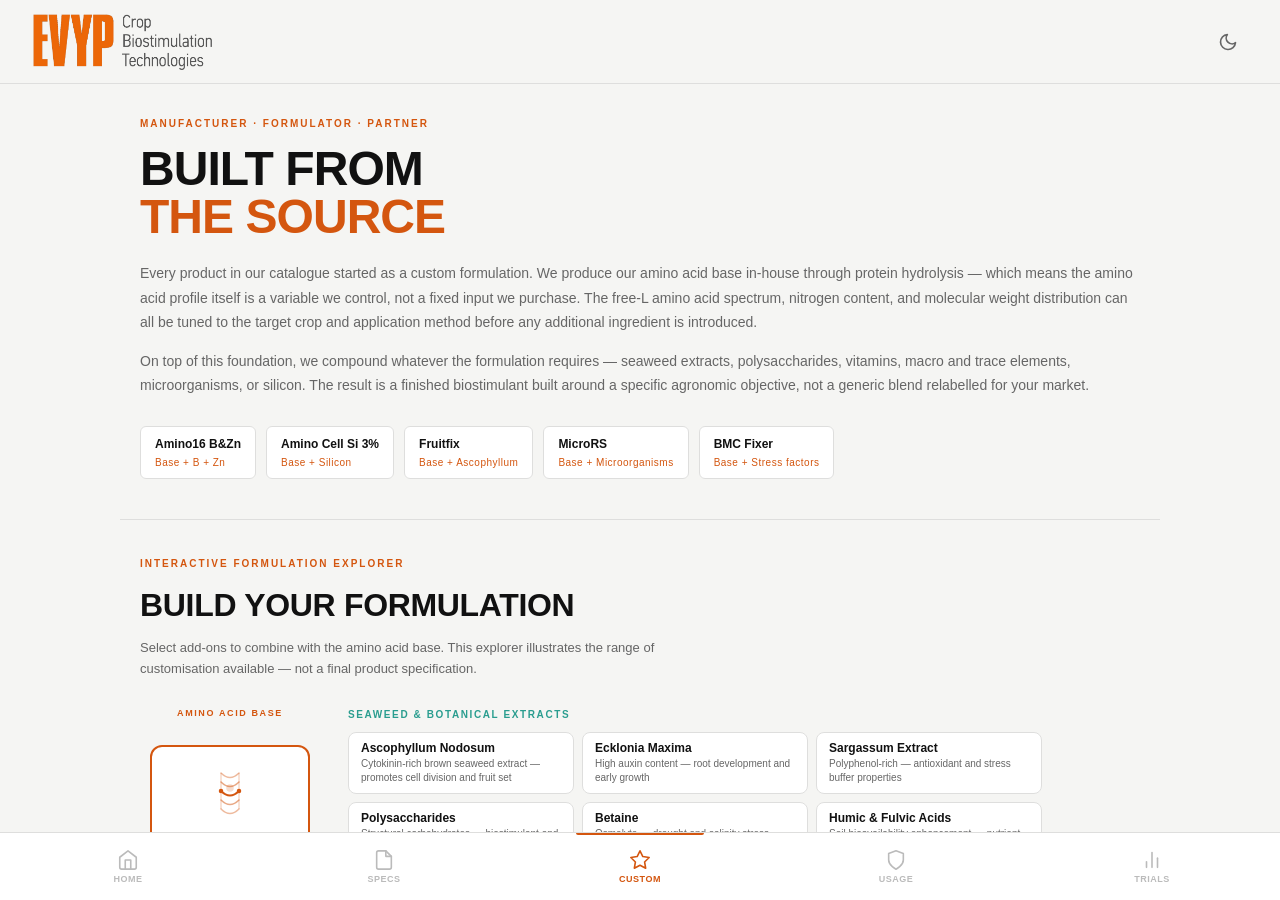
==== custom.html @ 501806a5 "Add files via upload" ====
<!DOCTYPE html>
<html lang="en" data-theme="dark">
<head>
  <meta charset="UTF-8"/>
  <meta name="viewport" content="width=device-width,initial-scale=1,viewport-fit=cover"/>
  <title>Custom Products — EVYP-CBT</title>
  <link rel="stylesheet" href="css/style.css"/>
  <link rel="stylesheet" href="css/custom.css"/>
</head>
<body>
<header class="topbar">
  <div class="topbar-brand">
    <img src="icons/logo-white.png" alt="EVYP CBT" class="topbar-logo logo-dark"/>
    <img src="icons/logo-color.png" alt="EVYP CBT" class="topbar-logo logo-light"/>
  </div>
  <button class="theme-toggle" id="themeToggle" aria-label="Toggle theme">
    <svg class="icon-sun" viewBox="0 0 24 24" fill="none" stroke="currentColor" stroke-width="2" stroke-linecap="round" stroke-linejoin="round"><circle cx="12" cy="12" r="5"/><line x1="12" y1="1" x2="12" y2="3"/><line x1="12" y1="21" x2="12" y2="23"/><line x1="4.22" y1="4.22" x2="5.64" y2="5.64"/><line x1="18.36" y1="18.36" x2="19.78" y2="19.78"/><line x1="1" y1="12" x2="3" y2="12"/><line x1="21" y1="12" x2="23" y2="12"/><line x1="4.22" y1="19.78" x2="5.64" y2="18.36"/><line x1="18.36" y1="5.64" x2="19.78" y2="4.22"/></svg>
    <svg class="icon-moon" viewBox="0 0 24 24" fill="none" stroke="currentColor" stroke-width="2" stroke-linecap="round" stroke-linejoin="round"><path d="M21 12.79A9 9 0 1 1 11.21 3 7 7 0 0 0 21 12.79z"/></svg>
  </button>
</header>

<main class="custom-main">

  <!-- ① THE STORY -->
  <section class="story-section">
    <div class="story-eyebrow">Manufacturer · Formulator · Partner</div>
    <h1 class="story-title">Built From<br><span class="accent">The Source</span></h1>
    <div class="story-body">
      <p>Every product in our catalogue started as a custom formulation. We produce our amino acid base in-house through protein hydrolysis — which means the amino acid profile itself is a variable we control, not a fixed input we purchase. The free-L amino acid spectrum, nitrogen content, and molecular weight distribution can all be tuned to the target crop and application method before any additional ingredient is introduced.</p>
      <p>On top of this foundation, we compound whatever the formulation requires — seaweed extracts, polysaccharides, vitamins, macro and trace elements, microorganisms, or silicon. The result is a finished biostimulant built around a specific agronomic objective, not a generic blend relabelled for your market.</p>
    </div>
    <div class="story-proofs">
      <div class="proof-chip">Amino16 B&Zn<span>Base + B + Zn</span></div>
      <div class="proof-chip">Amino Cell Si 3%<span>Base + Silicon</span></div>
      <div class="proof-chip">Fruitfix<span>Base + Ascophyllum</span></div>
      <div class="proof-chip">MicroRS<span>Base + Microorganisms</span></div>
      <div class="proof-chip">BMC Fixer<span>Base + Stress factors</span></div>
    </div>
  </section>

  <!-- ② THE BUILDER -->
  <section class="builder-section">
    <div class="builder-eyebrow">Interactive Formulation Explorer</div>
    <h2 class="builder-title">Build Your Formulation</h2>
    <p class="builder-intro">Select add-ons to combine with the amino acid base. This explorer illustrates the range of customisation available — not a final product specification.</p>

    <div class="builder-layout">

      <!-- BASE -->
      <div class="base-panel">
        <div class="base-label">AMINO ACID BASE</div>
        <div class="base-card">
          <div class="base-icon">
            <svg viewBox="0 0 64 64" fill="none" xmlns="http://www.w3.org/2000/svg">
              <!-- DNA helix stylised -->
              <path d="M20 8 C28 16 36 16 44 8" stroke="currentColor" stroke-width="2" stroke-linecap="round" fill="none" opacity="0.4"/>
              <path d="M20 20 C28 28 36 28 44 20" stroke="currentColor" stroke-width="2" stroke-linecap="round" fill="none" opacity="0.5"/>
              <path d="M20 32 C28 40 36 40 44 32" stroke="currentColor" stroke-width="2.5" stroke-linecap="round" fill="none"/>
              <path d="M20 44 C28 52 36 52 44 44" stroke="currentColor" stroke-width="2" stroke-linecap="round" fill="none" opacity="0.5"/>
              <path d="M20 56 C28 64 36 64 44 56" stroke="currentColor" stroke-width="2" stroke-linecap="round" fill="none" opacity="0.4"/>
              <line x1="20" y1="8" x2="20" y2="56" stroke="currentColor" stroke-width="1.5" opacity="0.3"/>
              <line x1="44" y1="8" x2="44" y2="56" stroke="currentColor" stroke-width="1.5" opacity="0.3"/>
              <circle cx="20" cy="32" r="3" fill="currentColor"/>
              <circle cx="44" cy="32" r="3" fill="currentColor"/>
              <circle cx="32" cy="28" r="4" fill="currentColor" opacity="0.2" stroke="currentColor" stroke-width="2"/>
            </svg>
          </div>
          <div class="base-name">Protein Hydrolysate</div>
          <div class="base-desc">In-house hydrolysis<br>Tunable amino acid profile<br>Free-L amino acids</div>
          <div class="base-stats">
            <div class="bs"><span class="bs-val">18</span><span class="bs-lbl">Amino Acids</span></div>
            <div class="bs"><span class="bs-val">16%+</span><span class="bs-lbl">Total AA</span></div>
            <div class="bs"><span class="bs-val">8%+</span><span class="bs-lbl">Free-L AA</span></div>
          </div>
        </div>
        <div class="base-plus">+</div>
      </div>

      <!-- ADD-ONS -->
      <div class="addons-panel">
        <div id="addonCategories"></div>
      </div>

    </div>

    <!-- LIVE SUMMARY -->
    <div class="summary-panel" id="summaryPanel">
      <div class="summary-empty" id="summaryEmpty">
        <svg viewBox="0 0 24 24" fill="none" stroke="currentColor" stroke-width="1.5" width="28" height="28" opacity="0.4"><circle cx="12" cy="12" r="10"/><line x1="12" y1="8" x2="12" y2="12"/><line x1="12" y1="16" x2="12.01" y2="16"/></svg>
        Select add-ons above to compose your formulation
      </div>
      <div class="summary-active" id="summaryActive" style="display:none">
        <div class="summary-header">
          <div class="summary-title-row">
            <div class="summary-label">YOUR FORMULATION</div>
            <button class="summary-reset" onclick="resetBuilder()">Clear all</button>
          </div>
          <div class="summary-name" id="summaryName"></div>
        </div>
        <div class="summary-chips" id="summaryChips"></div>
        <div class="summary-note">This is an illustrative summary. Contact us to discuss specifications, concentrations, and regulatory requirements for your target market.</div>
      </div>
    </div>
  </section>

  <!-- ③ PROCESS TIMELINE -->
  <section class="process-section">
    <div class="process-eyebrow">How Custom Formulation Works</div>
    <h2 class="process-title">From Brief to Batch</h2>
    <div class="process-steps">
      <div class="process-step">
        <div class="step-num">01</div>
        <div class="step-icon">
          <svg viewBox="0 0 40 40" fill="none" stroke="currentColor" stroke-width="1.8" stroke-linecap="round" stroke-linejoin="round"><path d="M8 12h24M8 18h16M8 24h20"/><rect x="4" y="6" width="32" height="28" rx="3"/></svg>
        </div>
        <div class="step-title">Briefing</div>
        <div class="step-desc">Tell us your target crop, application window, regulatory market, and any specific agronomic objective — stress tolerance, fruit set, quality enhancement, or reduced input programmes.</div>
      </div>
      <div class="step-arrow">→</div>
      <div class="process-step">
        <div class="step-num">02</div>
        <div class="step-icon">
          <svg viewBox="0 0 40 40" fill="none" stroke="currentColor" stroke-width="1.8" stroke-linecap="round" stroke-linejoin="round"><path d="M20 6v4M20 30v4M6 20h4M30 20h4"/><circle cx="20" cy="20" r="8"/><circle cx="20" cy="20" r="3" fill="currentColor" opacity="0.3"/></svg>
        </div>
        <div class="step-title">Formulation Design</div>
        <div class="step-desc">We design the amino acid base composition and select add-ons. Where phytohormone content, micronutrient balance, or organic certification matters, we flag those constraints early.</div>
      </div>
      <div class="step-arrow">→</div>
      <div class="process-step">
        <div class="step-num">03</div>
        <div class="step-icon">
          <svg viewBox="0 0 40 40" fill="none" stroke="currentColor" stroke-width="1.8" stroke-linecap="round" stroke-linejoin="round"><path d="M14 6h12v8l4 6v14H10V20l4-6V6z"/><line x1="10" y1="26" x2="30" y2="26"/></svg>
        </div>
        <div class="step-title">Small Batch Trial</div>
        <div class="step-desc">A pilot batch is produced for field or greenhouse evaluation. We can support with trial design and share standard measurement protocols aligned with our existing trial methodology.</div>
      </div>
      <div class="step-arrow">→</div>
      <div class="process-step">
        <div class="step-num">04</div>
        <div class="step-icon">
          <svg viewBox="0 0 40 40" fill="none" stroke="currentColor" stroke-width="1.8" stroke-linecap="round" stroke-linejoin="round"><path d="M8 32l8-12 6 8 5-10 5 14"/><path d="M4 20 Q8 10 20 10 Q32 10 36 20" opacity="0.3"/></svg>
        </div>
        <div class="step-title">Scale-Up</div>
        <div class="step-desc">Once trial data confirms the formulation, we move to production scale. We handle SDS documentation, CLP labelling requirements, and can produce under private label if needed.</div>
      </div>
    </div>
    <div class="process-cta">
      <div class="cta-text">
        <div class="cta-title">Ready to discuss a formulation?</div>
        <div class="cta-sub">We typically respond to custom enquiries within 2 business days.</div>
      </div>
      <button class="cta-btn" disabled title="Inquiry form coming soon">
        Request a Formulation Brief
        <span class="cta-soon">Coming soon</span>
      </button>
    </div>
  </section>

</main>

<nav class="bottomnav">
  <button class="nav-item" onclick="location.href='index.html#home'">
    <svg class="nav-icon" viewBox="0 0 24 24" fill="none" stroke="currentColor" stroke-width="2" stroke-linecap="round" stroke-linejoin="round"><path d="M3 9l9-7 9 7v11a2 2 0 0 1-2 2H5a2 2 0 0 1-2-2z"/><polyline points="9 22 9 12 15 12 15 22"/></svg>
    <span>Home</span>
  </button>
  <button class="nav-item" onclick="location.href='specs.html'">
    <svg class="nav-icon" viewBox="0 0 24 24" fill="none" stroke="currentColor" stroke-width="2" stroke-linecap="round" stroke-linejoin="round"><path d="M14 2H6a2 2 0 0 0-2 2v16a2 2 0 0 0 2 2h12a2 2 0 0 0 2-2V8z"/><polyline points="14 2 14 8 20 8"/></svg>
    <span>Specs</span>
  </button>
  <button class="nav-item active">
    <svg class="nav-icon" viewBox="0 0 24 24" fill="none" stroke="currentColor" stroke-width="2" stroke-linecap="round" stroke-linejoin="round"><path d="M12 2l3.09 6.26L22 9.27l-5 4.87L18.18 21 12 17.77 5.82 21 7 14.14l-5-4.87 6.91-1.01L12 2z"/></svg>
    <span>Custom</span>
  </button>
  <button class="nav-item" onclick="location.href='usage.html'">
    <svg class="nav-icon" viewBox="0 0 24 24" fill="none" stroke="currentColor" stroke-width="2" stroke-linecap="round" stroke-linejoin="round"><path d="M12 22s8-4 8-10V5l-8-3-8 3v7c0 6 8 10 8 10z"/></svg>
    <span>Usage</span>
  </button>
  <button class="nav-item" onclick="location.href='trials.html'">
    <svg class="nav-icon" viewBox="0 0 24 24" fill="none" stroke="currentColor" stroke-width="2" stroke-linecap="round" stroke-linejoin="round"><line x1="18" y1="20" x2="18" y2="10"/><line x1="12" y1="20" x2="12" y2="4"/><line x1="6" y1="20" x2="6" y2="14"/></svg>
    <span>Trials</span>
  </button>
</nav>

<script src="js/custom.js"></script>
</body>
</html>
---- css/style.css ----
/* ─── DESIGN TOKENS: DARK MODE (default) ───────────────────── */
:root {
  --bg:          #0A0A0A;
  --surface:     #161616;
  --surface-2:   #1E1E1E;
  --border:      #2C2C2C;
  --orange:      #E8631A;
  --orange-dim:  #C4521400;
  --text-primary: #F0F0F0;
  --text-muted:  #8A8A8A;
  --text-faint:  #484848;
  --card-hover:  #1E1E1E;

  --font-display: 'Arial Black', 'Helvetica Neue', Arial, sans-serif;
  --font-body:    -apple-system, BlinkMacSystemFont, 'Segoe UI', Helvetica, Arial, sans-serif;

  --topbar-h:    72px;
  --bottomnav-h: 62px;
  --safe-bottom: env(safe-area-inset-bottom, 0px);
  --radius:      4px;
}

/* ─── LIGHT MODE TOKENS ─────────────────────────────────────── */
[data-theme="light"] {
  --bg:          #F5F5F3;
  --surface:     #FFFFFF;
  --surface-2:   #EFEFED;
  --border:      #DEDEDD;
  --orange:      #D4560F;
  --text-primary: #111111;
  --text-muted:  #666666;
  --text-faint:  #BBBBBB;
  --card-hover:  #F9F9F7;
}

/* ─── RESET ─────────────────────────────────────────────────── */
*, *::before, *::after { box-sizing: border-box; margin: 0; padding: 0; }

html, body {
  height: 100%;
  background: var(--bg);
  color: var(--text-primary);
  font-family: var(--font-body);
  font-size: 16px;
  line-height: 1.5;
  -webkit-font-smoothing: antialiased;
  overflow: hidden;
  transition: background 0.25s, color 0.25s;
}

button { background: none; border: none; cursor: pointer; font-family: inherit; color: inherit; }

/* ─── TOP BAR ───────────────────────────────────────────────── */
.topbar {
  position: fixed;
  top: 0; left: 0; right: 0;
  height: var(--topbar-h);
  background: var(--bg);
  border-bottom: 1px solid var(--border);
  display: flex;
  align-items: center;
  justify-content: space-between;
  padding: 0 20px;
  z-index: 100;
  transition: background 0.25s, border-color 0.25s;
}

.topbar-brand { display: flex; align-items: center; }

.topbar-logo {
  height: 44px;
  width: auto;
  display: block;
  transition: opacity 0.2s;
}

/* Show correct logo per theme */
[data-theme="dark"]  .logo-light { display: none; }
[data-theme="light"] .logo-dark  { display: none; }

/* Theme toggle button */
.theme-toggle {
  width: 40px;
  height: 40px;
  border-radius: 50%;
  display: flex;
  align-items: center;
  justify-content: center;
  color: var(--text-muted);
  transition: background 0.15s, color 0.15s;
  flex-shrink: 0;
}
.theme-toggle:hover { background: var(--surface-2); color: var(--orange); }
.theme-toggle svg { width: 20px; height: 20px; }

/* Show correct icon per theme */
[data-theme="dark"]  .icon-sun  { display: block; }
[data-theme="dark"]  .icon-moon { display: none; }
[data-theme="light"] .icon-sun  { display: none; }
[data-theme="light"] .icon-moon { display: block; }

/* ─── CONTENT ───────────────────────────────────────────────── */
.content {
  position: fixed;
  top: var(--topbar-h);
  left: 0; right: 0;
  bottom: calc(var(--bottomnav-h) + var(--safe-bottom));
  overflow-y: auto;
  -webkit-overflow-scrolling: touch;
}

/* ─── PAGES ─────────────────────────────────────────────────── */
.page { display: none; min-height: 100%; padding: 28px 20px 40px; }
.page.active { display: block; animation: fadeUp 0.22s ease; }

@keyframes fadeUp {
  from { opacity: 0; transform: translateY(8px); }
  to   { opacity: 1; transform: translateY(0); }
}

/* ─── HOME HERO ─────────────────────────────────────────────── */
.hero-identity { margin-bottom: 28px; }

.hero-eyebrow {
  font-size: 10px;
  font-weight: 700;
  letter-spacing: 0.2em;
  text-transform: uppercase;
  color: var(--orange);
  margin-bottom: 14px;
}

.hero-company {
  font-family: var(--font-display);
  font-size: clamp(22px, 5.5vw, 32px);
  font-weight: 900;
  letter-spacing: -0.02em;
  line-height: 1.1;
  color: var(--text-primary);
  margin-bottom: 14px;
  text-transform: uppercase;
}

.hero-sub {
  font-size: 14px;
  color: var(--text-muted);
  line-height: 1.7;
  max-width: 360px;
}

/* Orange rule — the signature structural element */
.hero-divider {
  width: 40px;
  height: 3px;
  background: var(--orange);
  margin: 24px 0;
  border-radius: 2px;
}

/* ─── HERO NAV CARDS ────────────────────────────────────────── */
.hero-nav-grid {
  display: grid;
  grid-template-columns: 1fr 1fr;
  gap: 10px;
  margin-bottom: 36px;
}

.hero-card {
  background: var(--surface);
  border: 1px solid var(--border);
  border-radius: var(--radius);
  padding: 18px 16px;
  display: flex;
  flex-direction: column;
  align-items: flex-start;
  gap: 6px;
  text-align: left;
  transition: border-color 0.15s, background 0.15s;
  position: relative;
  overflow: hidden;
}

.hero-card::before {
  content: '';
  position: absolute;
  top: 0; left: 0;
  width: 3px; height: 100%;
  background: var(--orange);
  transform: scaleY(0);
  transform-origin: bottom;
  transition: transform 0.2s ease;
}

.hero-card:hover::before, .hero-card:active::before { transform: scaleY(1); }
.hero-card:hover, .hero-card:active { border-color: var(--orange); background: var(--card-hover); }

.hero-card-num {
  font-size: 10px;
  font-weight: 700;
  letter-spacing: 0.15em;
  color: var(--orange);
}

.hero-card-label {
  font-size: 13px;
  font-weight: 700;
  color: var(--text-primary);
  line-height: 1.25;
}

.hero-card-desc {
  font-size: 11px;
  color: var(--text-muted);
  line-height: 1.4;
}

/* ─── CERTIFICATIONS ────────────────────────────────────────── */
.cert-section {
  border-top: 1px solid var(--border);
  padding-top: 24px;
}

.cert-label {
  font-size: 10px;
  font-weight: 700;
  letter-spacing: 0.18em;
  text-transform: uppercase;
  color: var(--text-faint);
  margin-bottom: 16px;
}

.cert-strip {
  display: flex;
  flex-wrap: wrap;
  gap: 16px;
  align-items: center;
}

.cert-badge {
  display: flex;
  flex-direction: column;
  align-items: center;
  gap: 6px;
}

.cert-img {
  display: block;
  object-fit: contain;
}

.cert-patent  { width: 56px;  height: 56px;  border-radius: 50%; }
.cert-ecocert { width: 72px;  height: 48px;  }
.cert-organic { width: 56px;  height: 56px;  border-radius: 50%; }
.cert-iso     { width: 56px;  height: 56px;  border-radius: 4px; }

/* ECOCERT: dark bg image shown on dark, inverted shown on light */
[data-theme="dark"]  .cert-on-light { display: none; }
[data-theme="dark"]  .cert-on-dark  { display: block; }
[data-theme="light"] .cert-on-dark  { display: none; }
[data-theme="light"] .cert-on-light { display: block; }

/* On light mode, patent has white bg — add a subtle border */
[data-theme="light"] .cert-patent { border: 1px solid var(--border); }

/* Organic has black bg — add mix-blend in light mode */
[data-theme="light"] .cert-organic { 
  background: var(--surface-2);
  border-radius: 50%;
}

.cert-name {
  font-size: 9px;
  font-weight: 600;
  letter-spacing: 0.06em;
  text-transform: uppercase;
  color: var(--text-faint);
  text-align: center;
  max-width: 72px;
}

/* ─── INNER PAGE HEADERS ────────────────────────────────────── */
.page-header {
  margin-bottom: 28px;
  padding-bottom: 20px;
  border-bottom: 1px solid var(--border);
}

.page-eyebrow {
  font-size: 11px;
  font-weight: 700;
  letter-spacing: 0.25em;
  color: var(--orange);
  margin-bottom: 8px;
}

.page-title {
  font-family: var(--font-display);
  font-size: clamp(26px, 7vw, 38px);
  font-weight: 900;
  text-transform: uppercase;
  letter-spacing: -0.01em;
  color: var(--text-primary);
  margin-bottom: 10px;
}

.page-subtitle {
  font-size: 14px;
  color: var(--text-muted);
  line-height: 1.65;
  max-width: 360px;
}

/* ─── PLACEHOLDER BLOCKS ────────────────────────────────────── */
.placeholder-content { min-height: 200px; }

.placeholder-block {
  background: var(--surface);
  border: 1px dashed var(--border);
  border-radius: var(--radius);
  padding: 40px 24px;
  text-align: center;
}

.placeholder-icon { font-size: 32px; margin-bottom: 14px; opacity: 0.4; }
.placeholder-block p { font-size: 13px; color: var(--text-muted); line-height: 1.7; }

/* ─── BOTTOM NAVIGATION ─────────────────────────────────────── */
.bottomnav {
  position: fixed;
  bottom: 0; left: 0; right: 0;
  height: calc(var(--bottomnav-h) + var(--safe-bottom));
  padding-bottom: var(--safe-bottom);
  background: var(--surface);
  border-top: 1px solid var(--border);
  display: flex;
  align-items: stretch;
  z-index: 100;
  transition: background 0.25s, border-color 0.25s;
}

.nav-item {
  flex: 1;
  display: flex;
  flex-direction: column;
  align-items: center;
  justify-content: center;
  gap: 3px;
  color: var(--text-faint);
  font-size: 9px;
  font-weight: 600;
  letter-spacing: 0.06em;
  text-transform: uppercase;
  transition: color 0.15s;
  position: relative;
  padding: 0;
}

.nav-item::after {
  content: '';
  position: absolute;
  top: 0; left: 25%; right: 25%;
  height: 2px;
  background: var(--orange);
  border-radius: 0 0 2px 2px;
  transform: scaleX(0);
  transition: transform 0.2s ease;
}

.nav-item.active { color: var(--orange); }
.nav-item.active::after { transform: scaleX(1); }
.nav-item:hover { color: var(--text-muted); }

.nav-icon { width: 20px; height: 20px; stroke-width: 1.75; }

/* ─── SCROLLBAR ─────────────────────────────────────────────── */
.content::-webkit-scrollbar { width: 3px; }
.content::-webkit-scrollbar-track { background: transparent; }
.content::-webkit-scrollbar-thumb { background: var(--border); border-radius: 2px; }

/* ─── RESPONSIVE ────────────────────────────────────────────── */
@media (min-width: 480px) {
  .page { padding: 36px 28px 48px; }
  .hero-nav-grid { gap: 14px; }
  .topbar-logo { height: 50px; }
}

@media (min-width: 768px) {
  :root { --topbar-h: 84px; --bottomnav-h: 68px; }
  .page { padding: 44px 40px 56px; max-width: 760px; margin: 0 auto; }
  .hero-nav-grid { grid-template-columns: repeat(4, 1fr); }
  .topbar-logo { height: 58px; }
  .topbar { padding: 0 32px; }
  .nav-icon { width: 22px; height: 22px; }
  .cert-strip { gap: 24px; }
}

/* ─── REDUCED MOTION ────────────────────────────────────────── */
@media (prefers-reduced-motion: reduce) {
  .page.active, .hero-card, .hero-card::before,
  .nav-item, .nav-item::after, .theme-toggle,
  html, body, .topbar, .bottomnav { transition: none; animation: none; }
}
---- css/custom.css ----
/* ── MAIN LAYOUT ─────────────────────────────────────────────── */
.custom-main {
  position: fixed;
  top: var(--topbar-h); left: 0; right: 0;
  bottom: calc(var(--bottomnav-h) + var(--safe-bottom));
  overflow-y: auto;
  -webkit-overflow-scrolling: touch;
}
.custom-main::-webkit-scrollbar { width: 3px; }
.custom-main::-webkit-scrollbar-thumb { background: var(--border); border-radius: 2px; }

/* ── ① STORY SECTION ─────────────────────────────────────────── */
.story-section {
  padding: 32px 20px 40px;
  border-bottom: 1px solid var(--border);
  max-width: 760px;
}
.story-eyebrow {
  font-size: 10px; font-weight: 700; letter-spacing: 0.2em;
  text-transform: uppercase; color: var(--orange); margin-bottom: 14px;
}
.story-title {
  font-family: var(--font-display);
  font-size: clamp(30px, 7vw, 48px); font-weight: 900;
  text-transform: uppercase; letter-spacing: -0.02em;
  line-height: 1.0; color: var(--text-primary); margin-bottom: 20px;
}
.story-title .accent { color: var(--orange); }
.story-body {
  display: flex; flex-direction: column; gap: 14px;
  margin-bottom: 28px;
}
.story-body p {
  font-size: 14px; color: var(--text-muted); line-height: 1.75;
}
.story-proofs {
  display: flex; flex-wrap: wrap; gap: 10px;
}
.proof-chip {
  background: var(--surface);
  border: 1px solid var(--border);
  border-radius: 6px;
  padding: 8px 14px;
  font-size: 12px; font-weight: 700;
  color: var(--text-primary);
  display: flex; flex-direction: column; gap: 2px;
}
.proof-chip span {
  font-size: 10px; font-weight: 500;
  color: var(--orange); letter-spacing: 0.05em;
}

/* ── ② BUILDER SECTION ───────────────────────────────────────── */
.builder-section {
  padding: 36px 20px 40px;
  border-bottom: 1px solid var(--border);
}
.builder-eyebrow {
  font-size: 10px; font-weight: 700; letter-spacing: 0.2em;
  text-transform: uppercase; color: var(--orange); margin-bottom: 10px;
}
.builder-title {
  font-family: var(--font-display);
  font-size: clamp(22px, 5vw, 32px); font-weight: 900;
  text-transform: uppercase; letter-spacing: -0.01em;
  color: var(--text-primary); margin-bottom: 8px;
}
.builder-intro {
  font-size: 13px; color: var(--text-muted);
  line-height: 1.65; max-width: 560px; margin-bottom: 28px;
}

/* Builder layout */
.builder-layout {
  display: flex;
  flex-direction: column;
  gap: 20px;
  margin-bottom: 28px;
}
@media (min-width: 768px) {
  .builder-layout {
    flex-direction: row;
    align-items: flex-start;
    gap: 28px;
  }
}

/* Base panel */
.base-panel {
  display: flex;
  flex-direction: row;
  align-items: center;
  gap: 16px;
}
@media (min-width: 768px) {
  .base-panel {
    flex-direction: column;
    align-items: center;
    width: 180px;
    flex-shrink: 0;
    position: sticky;
    top: 20px;
  }
}
.base-label {
  font-size: 9px; font-weight: 700; letter-spacing: 0.18em;
  text-transform: uppercase; color: var(--orange);
  margin-bottom: 8px; display: none;
}
@media (min-width: 768px) { .base-label { display: block; } }

.base-card {
  background: var(--surface);
  border: 2px solid var(--orange);
  border-radius: 12px;
  padding: 20px 16px;
  display: flex; flex-direction: column; align-items: center;
  gap: 10px; text-align: center;
  flex-shrink: 0;
  width: 160px;
}
.base-icon { color: var(--orange); }
.base-icon svg { width: 48px; height: 48px; }
.base-name {
  font-size: 13px; font-weight: 800;
  text-transform: uppercase; letter-spacing: 0.04em;
  color: var(--text-primary); line-height: 1.2;
}
.base-desc {
  font-size: 11px; color: var(--text-muted);
  line-height: 1.7;
}
.base-stats {
  display: flex; gap: 10px; padding-top: 8px;
  border-top: 1px solid var(--border); width: 100%;
  justify-content: space-around;
}
.bs { display: flex; flex-direction: column; align-items: center; gap: 2px; }
.bs-val {
  font-family: var(--font-display);
  font-size: 15px; font-weight: 900; color: var(--orange); line-height: 1;
}
.bs-lbl {
  font-size: 8px; font-weight: 600; text-transform: uppercase;
  letter-spacing: 0.08em; color: var(--text-faint); text-align: center;
}

.base-plus {
  font-size: 28px; font-weight: 300; color: var(--orange);
  opacity: 0.6; flex-shrink: 0;
}
@media (min-width: 768px) {
  .base-plus { transform: rotate(90deg); }
}

/* Add-on panel */
.addons-panel { flex: 1; }
.addon-category { margin-bottom: 20px; }
.addon-cat-label {
  font-size: 10px; font-weight: 700; letter-spacing: 0.16em;
  text-transform: uppercase; margin-bottom: 10px;
}
.addon-chips {
  display: flex; flex-wrap: wrap; gap: 8px;
}
.addon-chip {
  background: var(--surface);
  border: 1px solid var(--border);
  border-radius: 8px;
  padding: 8px 12px;
  display: flex; flex-direction: column; gap: 2px;
  text-align: left; cursor: pointer;
  transition: border-color 0.15s, background 0.15s, transform 0.1s;
  position: relative;
}
.addon-chip:hover {
  border-color: var(--chip-color, var(--orange));
  transform: translateY(-1px);
}
.addon-chip.active {
  border-color: var(--chip-color, var(--orange));
  background: color-mix(in srgb, var(--chip-color, var(--orange)) 12%, transparent);
}
.addon-chip.active::after {
  content: '✓';
  position: absolute; top: 6px; right: 8px;
  font-size: 10px; font-weight: 700;
  color: var(--chip-color, var(--orange));
}
.chip-name {
  font-size: 12px; font-weight: 700;
  color: var(--text-primary); display: block;
  padding-right: 14px;
}
.addon-chip.active .chip-name { color: var(--chip-color, var(--orange)); }
.chip-note {
  font-size: 10px; color: var(--text-muted);
  display: block; line-height: 1.4; max-width: 200px;
}

/* ── SUMMARY PANEL ────────────────────────────────────────────── */
.summary-panel {
  background: var(--surface);
  border: 1px solid var(--border);
  border-radius: 12px;
  overflow: hidden;
  margin-top: 4px;
}
.summary-empty {
  display: flex; align-items: center; gap: 12px;
  padding: 20px 20px;
  font-size: 13px; color: var(--text-faint);
  font-style: italic;
}
.summary-active { padding: 0; }
.summary-header {
  padding: 16px 20px 12px;
  border-bottom: 1px solid var(--border);
  background: var(--surface-2);
}
.summary-title-row {
  display: flex; justify-content: space-between; align-items: center;
  margin-bottom: 6px;
}
.summary-label {
  font-size: 9px; font-weight: 700; letter-spacing: 0.18em;
  text-transform: uppercase; color: var(--orange);
}
.summary-reset {
  font-size: 11px; color: var(--text-muted);
  padding: 3px 10px; border: 1px solid var(--border);
  border-radius: 12px; cursor: pointer;
  transition: color 0.15s, border-color 0.15s;
}
.summary-reset:hover { color: var(--orange); border-color: var(--orange); }
.summary-name {
  font-family: var(--font-display);
  font-size: clamp(18px, 4vw, 26px); font-weight: 900;
  text-transform: uppercase; letter-spacing: -0.01em;
  color: var(--text-primary);
}
.summary-chips {
  padding: 16px 20px;
  display: flex; flex-wrap: wrap; gap: 8px;
}
.sum-chip {
  border: 1px solid var(--border);
  border-radius: 6px; padding: 7px 12px;
  font-size: 12px; font-weight: 600;
  display: flex; flex-direction: column; gap: 2px;
}
.sum-chip.base-chip {
  background: var(--orange); border-color: var(--orange);
  color: #fff; font-weight: 700;
}
.sum-chip-note {
  font-size: 10px; font-weight: 400;
  opacity: 0.8; line-height: 1.4;
}
.summary-note {
  padding: 12px 20px 16px;
  font-size: 11px; color: var(--text-faint);
  font-style: italic; line-height: 1.6;
  border-top: 1px solid var(--border);
}

/* ── ③ PROCESS SECTION ────────────────────────────────────────── */
.process-section {
  padding: 36px 20px 48px;
}
.process-eyebrow {
  font-size: 10px; font-weight: 700; letter-spacing: 0.2em;
  text-transform: uppercase; color: var(--orange); margin-bottom: 10px;
}
.process-title {
  font-family: var(--font-display);
  font-size: clamp(22px, 5vw, 32px); font-weight: 900;
  text-transform: uppercase; letter-spacing: -0.01em;
  color: var(--text-primary); margin-bottom: 28px;
}
.process-steps {
  display: flex;
  flex-direction: column;
  gap: 0;
  margin-bottom: 36px;
}
@media (min-width: 700px) {
  .process-steps {
    flex-direction: row;
    align-items: flex-start;
    gap: 0;
  }
}
.process-step {
  flex: 1;
  padding: 20px 16px;
  background: var(--surface);
  border: 1px solid var(--border);
  border-radius: 8px;
  margin-bottom: 12px;
  display: flex; flex-direction: column; gap: 8px;
}
@media (min-width: 700px) {
  .process-step { margin-bottom: 0; margin-right: 0; border-radius: 0; }
  .process-step:first-child { border-radius: 8px 0 0 8px; }
  .process-step:last-child  { border-radius: 0 8px 8px 0; }
  .process-step:not(:last-child) { border-right: none; }
}
.step-num {
  font-size: 10px; font-weight: 700; letter-spacing: 0.15em;
  color: var(--orange); margin-bottom: 2px;
}
.step-icon {
  color: var(--text-muted);
}
.step-icon svg { width: 32px; height: 32px; }
.step-title {
  font-size: 14px; font-weight: 800;
  color: var(--text-primary);
  text-transform: uppercase; letter-spacing: 0.02em;
}
.step-desc {
  font-size: 12px; color: var(--text-muted); line-height: 1.7;
}
.step-arrow {
  font-size: 20px; color: var(--orange); opacity: 0.5;
  display: none; align-self: center; padding: 0 4px; flex-shrink: 0;
}
@media (min-width: 700px) { .step-arrow { display: block; } }

/* CTA */
.process-cta {
  background: var(--surface);
  border: 1px solid var(--border);
  border-left: 4px solid var(--orange);
  border-radius: 8px;
  padding: 20px 24px;
  display: flex;
  flex-direction: column;
  gap: 16px;
  align-items: flex-start;
}
@media (min-width: 600px) {
  .process-cta { flex-direction: row; align-items: center; }
}
.cta-title {
  font-size: 15px; font-weight: 700; color: var(--text-primary);
  margin-bottom: 4px;
}
.cta-sub { font-size: 12px; color: var(--text-muted); }
.cta-text { flex: 1; }
.cta-btn {
  background: var(--surface-2);
  border: 1px solid var(--border);
  border-radius: 8px;
  padding: 12px 22px;
  font-size: 13px; font-weight: 700;
  color: var(--text-muted);
  cursor: not-allowed;
  display: flex; flex-direction: column; align-items: center; gap: 3px;
  flex-shrink: 0; opacity: 0.6;
}
.cta-soon {
  font-size: 9px; font-weight: 600; letter-spacing: 0.1em;
  text-transform: uppercase; color: var(--orange); opacity: 0.8;
}

/* Desktop section max-widths */
@media (min-width: 1000px) {
  .story-section, .builder-section, .process-section {
    max-width: 1040px; margin: 0 auto; width: 100%;
  }
  .custom-main { padding: 0; }
}
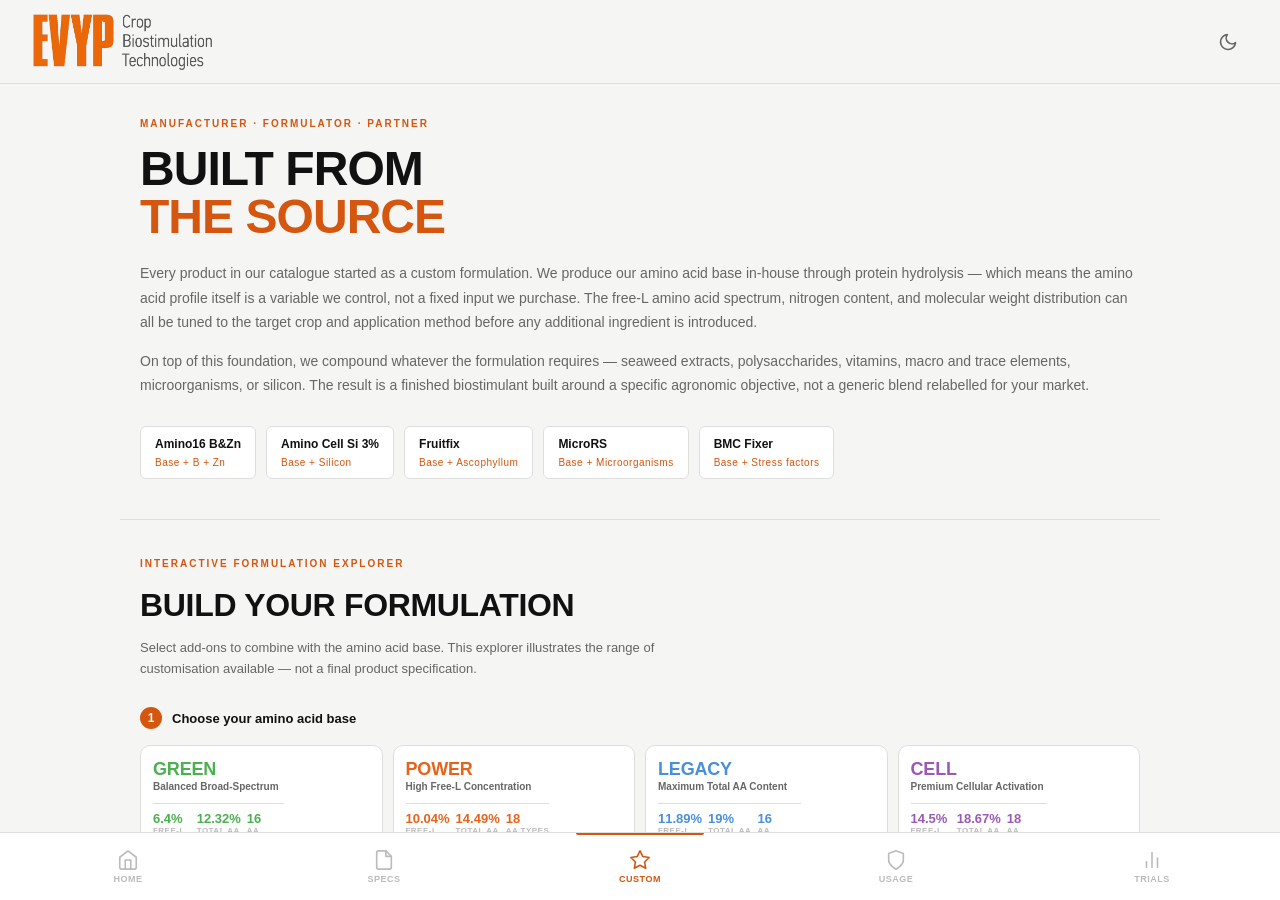
==== commit 441bbd19: "Add files via upload" ====
--- a/custom.html
+++ b/custom.html
@@ -44,43 +44,17 @@
     <h2 class="builder-title">Build Your Formulation</h2>
     <p class="builder-intro">Select add-ons to combine with the amino acid base. This explorer illustrates the range of customisation available — not a final product specification.</p>
 
-    <div class="builder-layout">
+    <!-- STEP 1: Base selection -->
+    <div class="builder-step">
+      <div class="builder-step-label"><span class="step-badge">1</span> Choose your amino acid base</div>
+      <div class="base-selector" id="baseSelector"></div>
+      <div class="base-character" id="baseCharacter" style="display:none"></div>
+    </div>
 
-      <!-- BASE -->
-      <div class="base-panel">
-        <div class="base-label">AMINO ACID BASE</div>
-        <div class="base-card">
-          <div class="base-icon">
-            <svg viewBox="0 0 64 64" fill="none" xmlns="http://www.w3.org/2000/svg">
-              <!-- DNA helix stylised -->
-              <path d="M20 8 C28 16 36 16 44 8" stroke="currentColor" stroke-width="2" stroke-linecap="round" fill="none" opacity="0.4"/>
-              <path d="M20 20 C28 28 36 28 44 20" stroke="currentColor" stroke-width="2" stroke-linecap="round" fill="none" opacity="0.5"/>
-              <path d="M20 32 C28 40 36 40 44 32" stroke="currentColor" stroke-width="2.5" stroke-linecap="round" fill="none"/>
-              <path d="M20 44 C28 52 36 52 44 44" stroke="currentColor" stroke-width="2" stroke-linecap="round" fill="none" opacity="0.5"/>
-              <path d="M20 56 C28 64 36 64 44 56" stroke="currentColor" stroke-width="2" stroke-linecap="round" fill="none" opacity="0.4"/>
-              <line x1="20" y1="8" x2="20" y2="56" stroke="currentColor" stroke-width="1.5" opacity="0.3"/>
-              <line x1="44" y1="8" x2="44" y2="56" stroke="currentColor" stroke-width="1.5" opacity="0.3"/>
-              <circle cx="20" cy="32" r="3" fill="currentColor"/>
-              <circle cx="44" cy="32" r="3" fill="currentColor"/>
-              <circle cx="32" cy="28" r="4" fill="currentColor" opacity="0.2" stroke="currentColor" stroke-width="2"/>
-            </svg>
-          </div>
-          <div class="base-name">Protein Hydrolysate</div>
-          <div class="base-desc">In-house hydrolysis<br>Tunable amino acid profile<br>Free-L amino acids</div>
-          <div class="base-stats">
-            <div class="bs"><span class="bs-val">18</span><span class="bs-lbl">Amino Acids</span></div>
-            <div class="bs"><span class="bs-val">16%+</span><span class="bs-lbl">Total AA</span></div>
-            <div class="bs"><span class="bs-val">8%+</span><span class="bs-lbl">Free-L AA</span></div>
-          </div>
-        </div>
-        <div class="base-plus">+</div>
-      </div>
-
-      <!-- ADD-ONS -->
-      <div class="addons-panel">
-        <div id="addonCategories"></div>
-      </div>
-
+    <!-- STEP 2: Add-ons -->
+    <div class="builder-step">
+      <div class="builder-step-label"><span class="step-badge">2</span> Select add-ons <span class="step-optional">(optional — each with adjustable volume)</span></div>
+      <div id="addonCategories"></div>
     </div>
 
     <!-- LIVE SUMMARY -->
--- a/css/custom.css
+++ b/css/custom.css
@@ -70,91 +70,116 @@
   line-height: 1.65; max-width: 560px; margin-bottom: 28px;
 }
 
-/* Builder layout */
-.builder-layout {
-  display: flex;
-  flex-direction: column;
-  gap: 20px;
-  margin-bottom: 28px;
-}
-@media (min-width: 768px) {
-  .builder-layout {
-    flex-direction: row;
-    align-items: flex-start;
-    gap: 28px;
-  }
-}
-
-/* Base panel */
-.base-panel {
-  display: flex;
-  flex-direction: row;
-  align-items: center;
-  gap: 16px;
-}
-@media (min-width: 768px) {
-  .base-panel {
-    flex-direction: column;
-    align-items: center;
-    width: 180px;
-    flex-shrink: 0;
-    position: sticky;
-    top: 20px;
-  }
-}
-.base-label {
-  font-size: 9px; font-weight: 700; letter-spacing: 0.18em;
-  text-transform: uppercase; color: var(--orange);
-  margin-bottom: 8px; display: none;
-}
-@media (min-width: 768px) { .base-label { display: block; } }
-
-.base-card {
-  background: var(--surface);
-  border: 2px solid var(--orange);
-  border-radius: 12px;
-  padding: 20px 16px;
-  display: flex; flex-direction: column; align-items: center;
-  gap: 10px; text-align: center;
+/* Builder steps */
+.builder-step {
+  margin-bottom: 32px;
+}
+.builder-step-label {
+  font-size: 13px; font-weight: 700;
+  color: var(--text-primary);
+  margin-bottom: 16px;
+  display: flex; align-items: center; gap: 10px;
+}
+.step-badge {
+  width: 22px; height: 22px; border-radius: 50%;
+  background: var(--orange); color: #fff;
+  font-size: 12px; font-weight: 800;
+  display: inline-flex; align-items: center; justify-content: center;
   flex-shrink: 0;
-  width: 160px;
-}
-.base-icon { color: var(--orange); }
-.base-icon svg { width: 48px; height: 48px; }
-.base-name {
-  font-size: 13px; font-weight: 800;
-  text-transform: uppercase; letter-spacing: 0.04em;
-  color: var(--text-primary); line-height: 1.2;
-}
-.base-desc {
-  font-size: 11px; color: var(--text-muted);
-  line-height: 1.7;
-}
-.base-stats {
-  display: flex; gap: 10px; padding-top: 8px;
-  border-top: 1px solid var(--border); width: 100%;
-  justify-content: space-around;
-}
-.bs { display: flex; flex-direction: column; align-items: center; gap: 2px; }
-.bs-val {
-  font-family: var(--font-display);
-  font-size: 15px; font-weight: 900; color: var(--orange); line-height: 1;
-}
-.bs-lbl {
+}
+.step-optional {
+  font-size: 11px; font-weight: 500;
+  color: var(--text-faint);
+}
+
+/* Base selector — 4 cards in a row */
+.base-selector {
+  display: grid;
+  grid-template-columns: repeat(2, 1fr);
+  gap: 10px;
+  margin-bottom: 14px;
+}
+@media (min-width: 600px) {
+  .base-selector { grid-template-columns: repeat(4, 1fr); }
+}
+
+.base-option {
+  background: var(--surface);
+  border: 1px solid var(--border);
+  border-radius: 10px;
+  padding: 14px 12px;
+  display: flex; flex-direction: column; gap: 10px;
+  text-align: left; cursor: pointer;
+  transition: border-color 0.15s, background 0.15s, transform 0.1s;
+  position: relative; overflow: hidden;
+}
+.base-option::before {
+  content: '';
+  position: absolute; bottom: 0; left: 0; right: 0;
+  height: 3px;
+  background: var(--base-color);
+  transform: scaleX(0);
+  transition: transform 0.2s ease;
+}
+.base-option:hover::before,
+.base-option.active::before { transform: scaleX(1); }
+.base-option:hover { border-color: var(--base-color); transform: translateY(-1px); }
+.base-option.active {
+  border-color: var(--base-color);
+  background: color-mix(in srgb, var(--base-color) 8%, var(--surface));
+}
+.base-option.active::after {
+  content: '✓';
+  position: absolute; top: 8px; right: 10px;
+  font-size: 11px; font-weight: 800;
+  color: var(--base-color);
+}
+.bo-top { display: flex; flex-direction: column; gap: 2px; }
+.bo-name {
+  font-family: var(--font-display);
+  font-size: 18px; font-weight: 900;
+  text-transform: uppercase; letter-spacing: -0.01em;
+  line-height: 1;
+}
+.bo-sub {
+  font-size: 10px; font-weight: 600;
+  color: var(--text-muted); line-height: 1.3;
+}
+.bo-stats {
+  display: flex; gap: 6px;
+  border-top: 1px solid var(--border);
+  padding-top: 8px;
+}
+.bo-stat { display: flex; flex-direction: column; align-items: flex-start; gap: 1px; flex: 1; }
+.bos-val {
+  font-family: var(--font-display);
+  font-size: 13px; font-weight: 900;
+  color: var(--base-color, var(--orange));
+  line-height: 1;
+}
+.bos-lbl {
   font-size: 8px; font-weight: 600; text-transform: uppercase;
-  letter-spacing: 0.08em; color: var(--text-faint); text-align: center;
-}
-
-.base-plus {
-  font-size: 28px; font-weight: 300; color: var(--orange);
-  opacity: 0.6; flex-shrink: 0;
-}
-@media (min-width: 768px) {
-  .base-plus { transform: rotate(90deg); }
-}
-
-/* Add-on panel */
-.addons-panel { flex: 1; }
+  letter-spacing: 0.06em; color: var(--text-faint);
+}
+
+/* Base character blurb */
+.base-character {
+  background: var(--surface);
+  border: 1px solid var(--border);
+  border-left: 3px solid var(--orange);
+  border-radius: 8px;
+  padding: 14px 16px;
+  transition: border-color 0.3s;
+}
+.bc-ref {
+  font-size: 10px; font-weight: 600; letter-spacing: 0.08em;
+  text-transform: uppercase; color: var(--text-faint);
+  display: block; margin-bottom: 6px;
+}
+.bc-ref strong { color: var(--text-muted); }
+.base-character p {
+  font-size: 13px; color: var(--text-muted); line-height: 1.7;
+}
 .addon-category { margin-bottom: 20px; }
 .addon-cat-label {
   font-size: 10px; font-weight: 700; letter-spacing: 0.16em;
@@ -372,3 +397,96 @@
   }
   .custom-main { padding: 0; }
 }
+
+/* ── VOLUME CHIPS ─────────────────────────────────────────────── */
+.volume-chip {
+  background: var(--surface);
+  border: 1px solid var(--border);
+  border-radius: 8px;
+  padding: 0;
+  display: flex; flex-direction: column;
+  transition: border-color 0.15s;
+  overflow: hidden;
+}
+.volume-chip.active {
+  border-color: var(--chip-color, var(--orange));
+  background: color-mix(in srgb, var(--chip-color, var(--orange)) 10%, var(--surface));
+}
+.vc-toggle {
+  background: none; border: none; cursor: pointer;
+  text-align: left; padding: 8px 12px;
+  display: flex; flex-direction: column; gap: 2px;
+  width: 100%;
+  position: relative;
+}
+.vc-toggle .chip-name { padding-right: 20px; }
+.volume-chip.active .vc-toggle::after {
+  content: '✓';
+  position: absolute; top: 8px; right: 10px;
+  font-size: 10px; font-weight: 800;
+  color: var(--chip-color, var(--orange));
+}
+.volume-chip.active .chip-name { color: var(--chip-color, var(--orange)); font-weight: 700; }
+
+.vc-controls {
+  display: flex;
+  align-items: center;
+  justify-content: space-between;
+  gap: 0;
+  border-top: 1px solid var(--border);
+  background: var(--surface-2);
+  padding: 0;
+  animation: slideDown 0.15s ease;
+}
+@keyframes slideDown {
+  from { opacity: 0; transform: translateY(-4px); }
+  to   { opacity: 1; transform: translateY(0); }
+}
+.vol-btn {
+  width: 36px; height: 32px;
+  font-size: 16px; font-weight: 300;
+  color: var(--chip-color, var(--orange));
+  background: none; border: none; cursor: pointer;
+  display: flex; align-items: center; justify-content: center;
+  transition: background 0.1s;
+}
+.vol-btn:hover { background: var(--chip-color, var(--orange))18; }
+.vol-display {
+  font-size: 12px; font-weight: 700;
+  color: var(--chip-color, var(--orange));
+  font-variant-numeric: tabular-nums;
+  flex: 1; text-align: center;
+}
+
+/* Simple chip (microorganisms) */
+.simple-chip {
+  background: var(--surface);
+  border: 1px solid var(--border);
+  border-radius: 8px;
+  padding: 8px 12px;
+  display: flex; flex-direction: column; gap: 2px;
+  text-align: left; cursor: pointer;
+  transition: border-color 0.15s, background 0.15s;
+  position: relative;
+}
+.simple-chip:hover { border-color: var(--chip-color); }
+.simple-chip.active {
+  border-color: var(--chip-color);
+  background: color-mix(in srgb, var(--chip-color) 12%, var(--surface));
+}
+.simple-chip.active::after {
+  content: '✓';
+  position: absolute; top: 8px; right: 10px;
+  font-size: 10px; font-weight: 800;
+  color: var(--chip-color);
+}
+.simple-chip.active .chip-name { color: var(--chip-color); font-weight: 700; }
+
+/* Summary chip updates */
+.sum-chip-title {
+  font-size: 12px; font-weight: 700; display: block;
+}
+.sum-chip-note {
+  font-size: 10px; font-weight: 400;
+  opacity: 0.75; line-height: 1.4; display: block;
+}
